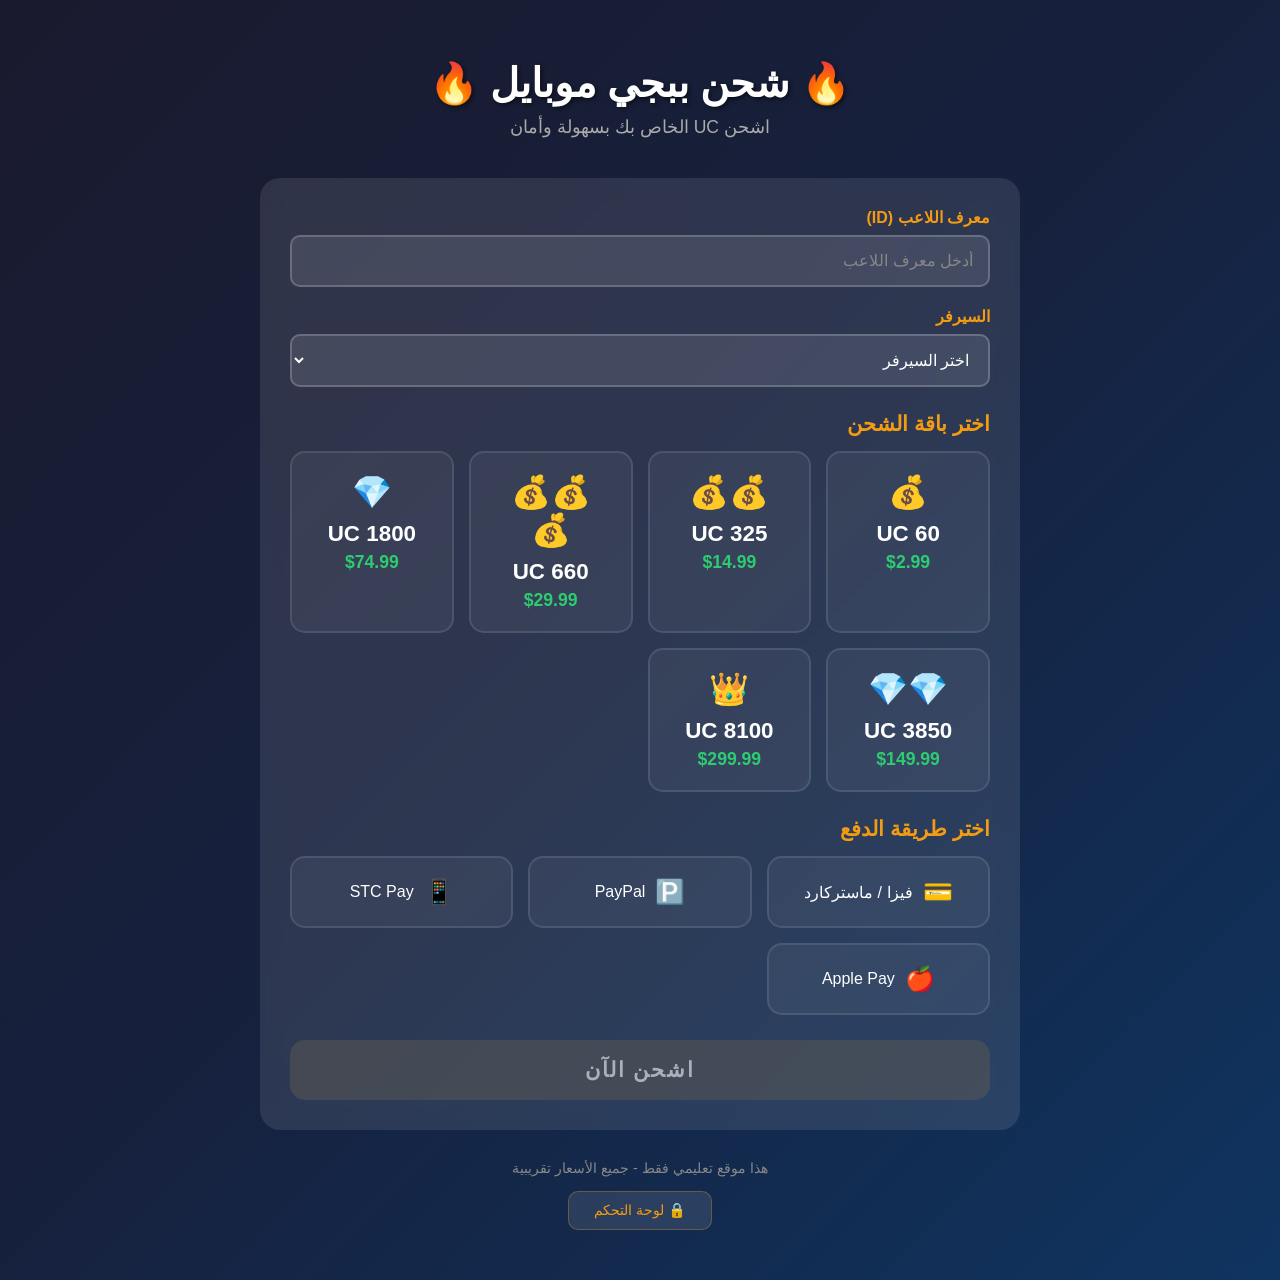
==== index.html @ 6270e074 "PUBG topup website" ====
<!DOCTYPE html>
<html lang="ar" dir="rtl">
<head>
    <meta charset="UTF-8">
    <meta name="viewport" content="width=device-width, initial-scale=1.0">
    <title>شحن ببجي موبايل</title>
    <link rel="stylesheet" href="style.css">
</head>
<body>
    <div class="container">
        <header>
            <h1>🔥 شحن ببجي موبايل 🔥</h1>
            <p>اشحن UC الخاص بك بسهولة وأمان</p>
        </header>

        <div class="form-section">
            <div class="input-group">
                <label for="playerId">معرف اللاعب (ID)</label>
                <input type="text" id="playerId" placeholder="أدخل معرف اللاعب">
            </div>

            <div class="input-group">
                <label for="server">السيرفر</label>
                <select id="server">
                    <option value="">اختر السيرفر</option>
                    <option value="middle-east">الشرق الأوسط</option>
                    <option value="asia">آسيا</option>
                    <option value="europe">أوروبا</option>
                    <option value="north-america">أمريكا الشمالية</option>
                    <option value="south-america">أمريكا الجنوبية</option>
                    <option value="korea">كوريا</option>
                    <option value="japan">اليابان</option>
                </select>
            </div>

            <h2>اختر باقة الشحن</h2>
            <div class="packages">
                <div class="package" data-uc="60" data-price="2.99">
                    <div class="uc-icon">💰</div>
                    <div class="uc-amount">60 UC</div>
                    <div class="price">$2.99</div>
                </div>
                <div class="package" data-uc="325" data-price="14.99">
                    <div class="uc-icon">💰💰</div>
                    <div class="uc-amount">325 UC</div>
                    <div class="price">$14.99</div>
                </div>
                <div class="package" data-uc="660" data-price="29.99">
                    <div class="uc-icon">💰💰💰</div>
                    <div class="uc-amount">660 UC</div>
                    <div class="price">$29.99</div>
                </div>
                <div class="package" data-uc="1800" data-price="74.99">
                    <div class="uc-icon">💎</div>
                    <div class="uc-amount">1800 UC</div>
                    <div class="price">$74.99</div>
                </div>
                <div class="package" data-uc="3850" data-price="149.99">
                    <div class="uc-icon">💎💎</div>
                    <div class="uc-amount">3850 UC</div>
                    <div class="price">$149.99</div>
                </div>
                <div class="package" data-uc="8100" data-price="299.99">
                    <div class="uc-icon">👑</div>
                    <div class="uc-amount">8100 UC</div>
                    <div class="price">$299.99</div>
                </div>
            </div>

            <h2>اختر طريقة الدفع</h2>
            <div class="payment-methods">
                <div class="payment-method" data-method="visa">
                    <span class="payment-icon">💳</span>
                    <span>فيزا / ماستركارد</span>
                </div>
                <div class="payment-method" data-method="paypal">
                    <span class="payment-icon">🅿️</span>
                    <span>PayPal</span>
                </div>
                <div class="payment-method" data-method="stc">
                    <span class="payment-icon">📱</span>
                    <span>STC Pay</span>
                </div>
                <div class="payment-method" data-method="apple">
                    <span class="payment-icon">🍎</span>
                    <span>Apple Pay</span>
                </div>
            </div>

            <div class="summary" id="summary" style="display: none;">
                <h3>ملخص الطلب</h3>
                <div class="summary-row">
                    <span>معرف اللاعب:</span>
                    <span id="summaryId">-</span>
                </div>
                <div class="summary-row">
                    <span>السيرفر:</span>
                    <span id="summaryServer">-</span>
                </div>
                <div class="summary-row">
                    <span>الباقة:</span>
                    <span id="summaryPackage">-</span>
                </div>
                <div class="summary-row">
                    <span>طريقة الدفع:</span>
                    <span id="summaryPayment">-</span>
                </div>
                <div class="summary-row total">
                    <span>الإجمالي:</span>
                    <span id="summaryTotal">-</span>
                </div>
            </div>

            <button class="buy-btn" id="buyBtn" disabled>اشحن الآن</button>
        </div>

        <footer>
            <p>هذا موقع تعليمي فقط - جميع الأسعار تقريبية</p>
            <a href="admin.html" class="admin-link">🔒 لوحة التحكم</a>
        </footer>
    </div>

    <script src="script.js"></script>
</body>
</html>
---- style.css ----
* {
    margin: 0;
    padding: 0;
    box-sizing: border-box;
}

body {
    font-family: 'Segoe UI', Tahoma, Geneva, Verdana, sans-serif;
    background: linear-gradient(135deg, #1a1a2e 0%, #16213e 50%, #0f3460 100%);
    min-height: 100vh;
    color: #fff;
}

.container {
    max-width: 800px;
    margin: 0 auto;
    padding: 20px;
}

header {
    text-align: center;
    padding: 40px 0;
}

header h1 {
    font-size: 2.5rem;
    margin-bottom: 10px;
    text-shadow: 2px 2px 4px rgba(0,0,0,0.5);
}

header p {
    color: #aaa;
    font-size: 1.1rem;
}

.form-section {
    background: rgba(255,255,255,0.1);
    border-radius: 20px;
    padding: 30px;
    backdrop-filter: blur(10px);
}

.input-group {
    margin-bottom: 20px;
}

.input-group label {
    display: block;
    margin-bottom: 8px;
    font-weight: bold;
    color: #f39c12;
}

.input-group input,
.input-group select {
    width: 100%;
    padding: 15px;
    border: 2px solid rgba(255,255,255,0.2);
    border-radius: 10px;
    background: rgba(255,255,255,0.1);
    color: #fff;
    font-size: 1rem;
    transition: border-color 0.3s;
}

.input-group input:focus,
.input-group select:focus {
    outline: none;
    border-color: #f39c12;
}

.input-group input::placeholder {
    color: #888;
}

.input-group select option {
    background: #1a1a2e;
    color: #fff;
}

h2 {
    margin: 25px 0 15px;
    color: #f39c12;
    font-size: 1.3rem;
}

.packages {
    display: grid;
    grid-template-columns: repeat(auto-fit, minmax(150px, 1fr));
    gap: 15px;
}

.package {
    background: rgba(255,255,255,0.05);
    border: 2px solid rgba(255,255,255,0.1);
    border-radius: 15px;
    padding: 20px;
    text-align: center;
    cursor: pointer;
    transition: all 0.3s ease;
}

.package:hover {
    transform: translateY(-5px);
    border-color: #f39c12;
    background: rgba(243, 156, 18, 0.1);
}

.package.selected {
    border-color: #f39c12;
    background: rgba(243, 156, 18, 0.2);
    box-shadow: 0 0 20px rgba(243, 156, 18, 0.3);
}

.uc-icon {
    font-size: 2rem;
    margin-bottom: 10px;
}

.uc-amount {
    font-size: 1.4rem;
    font-weight: bold;
    margin-bottom: 5px;
}

.price {
    color: #2ecc71;
    font-size: 1.1rem;
    font-weight: bold;
}

.payment-methods {
    display: grid;
    grid-template-columns: repeat(auto-fit, minmax(180px, 1fr));
    gap: 15px;
}

.payment-method {
    background: rgba(255,255,255,0.05);
    border: 2px solid rgba(255,255,255,0.1);
    border-radius: 15px;
    padding: 20px;
    text-align: center;
    cursor: pointer;
    transition: all 0.3s ease;
    display: flex;
    align-items: center;
    justify-content: center;
    gap: 10px;
}

.payment-method:hover {
    transform: translateY(-3px);
    border-color: #3498db;
    background: rgba(52, 152, 219, 0.1);
}

.payment-method.selected {
    border-color: #3498db;
    background: rgba(52, 152, 219, 0.2);
    box-shadow: 0 0 15px rgba(52, 152, 219, 0.3);
}

.payment-icon {
    font-size: 1.5rem;
}

.summary {
    background: rgba(0,0,0,0.3);
    border-radius: 15px;
    padding: 25px;
    margin-top: 25px;
}

.summary h3 {
    color: #f39c12;
    margin-bottom: 15px;
    font-size: 1.2rem;
}

.summary-row {
    display: flex;
    justify-content: space-between;
    padding: 10px 0;
    border-bottom: 1px solid rgba(255,255,255,0.1);
}

.summary-row.total {
    border-bottom: none;
    font-size: 1.3rem;
    font-weight: bold;
    color: #2ecc71;
    padding-top: 15px;
}

.buy-btn {
    width: 100%;
    padding: 18px;
    margin-top: 25px;
    background: linear-gradient(135deg, #f39c12 0%, #e67e22 100%);
    border: none;
    border-radius: 15px;
    color: #fff;
    font-size: 1.3rem;
    font-weight: bold;
    cursor: pointer;
    transition: all 0.3s ease;
    text-transform: uppercase;
    letter-spacing: 2px;
}

.buy-btn:hover:not(:disabled) {
    transform: translateY(-3px);
    box-shadow: 0 10px 30px rgba(243, 156, 18, 0.4);
}

.buy-btn:disabled {
    background: #555;
    cursor: not-allowed;
    opacity: 0.6;
}

footer {
    text-align: center;
    padding: 30px 0;
    color: #888;
    font-size: 0.9rem;
}

.admin-link {
    display: inline-block;
    margin-top: 15px;
    padding: 10px 25px;
    background: rgba(255,255,255,0.1);
    color: #f39c12;
    text-decoration: none;
    border-radius: 10px;
    border: 1px solid rgba(243, 156, 18, 0.3);
    transition: all 0.3s;
}

.admin-link:hover {
    background: rgba(243, 156, 18, 0.2);
    border-color: #f39c12;
}

@media (max-width: 600px) {
    header h1 {
        font-size: 1.8rem;
    }

    .packages {
        grid-template-columns: repeat(2, 1fr);
    }

    .payment-methods {
        grid-template-columns: 1fr;
    }
}
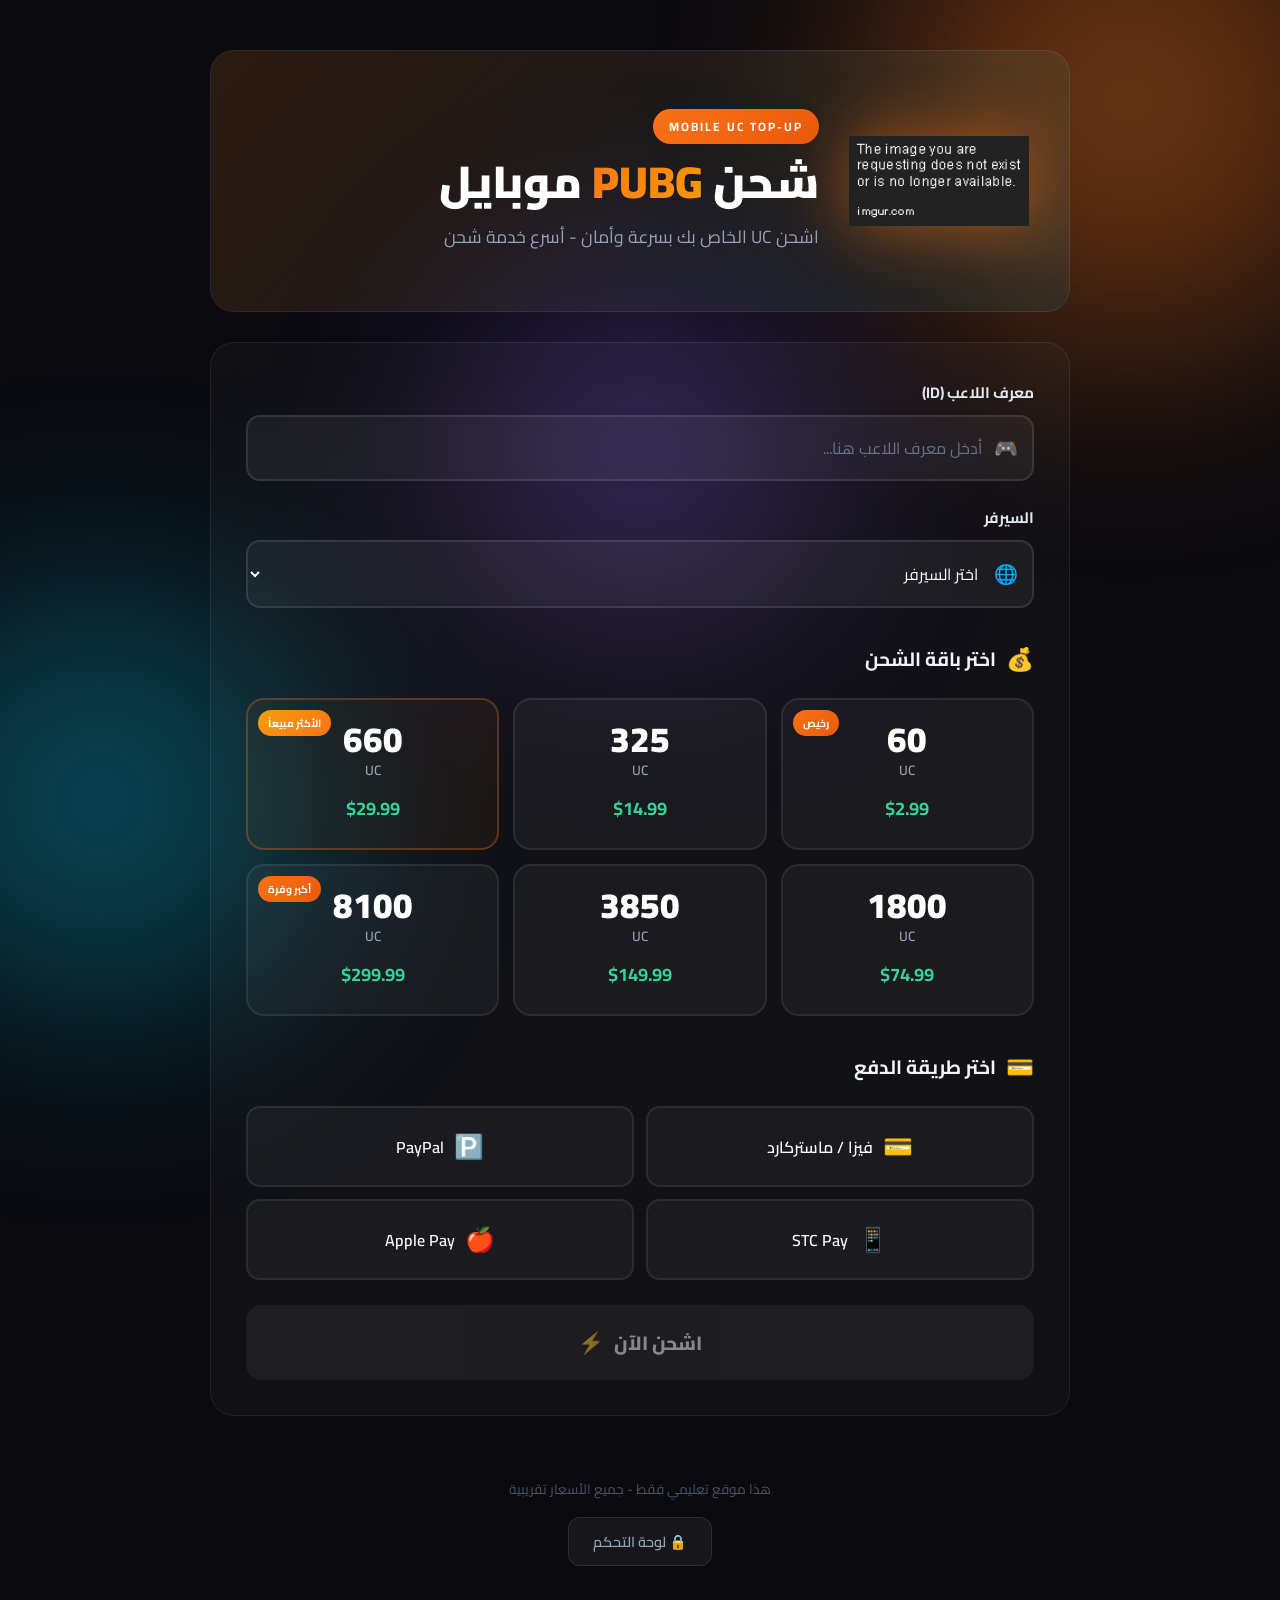
==== commit 223f394d: "Modern 2026 redesign with PUBG character image" ====
--- a/index.html
+++ b/index.html
@@ -5,69 +5,91 @@
     <meta name="viewport" content="width=device-width, initial-scale=1.0">
     <title>شحن ببجي موبايل</title>
     <link rel="stylesheet" href="style.css">
+    <link href="https://fonts.googleapis.com/css2?family=Cairo:wght@400;600;700;900&display=swap" rel="stylesheet">
 </head>
 <body>
+    <div class="bg-effects">
+        <div class="glow glow-1"></div>
+        <div class="glow glow-2"></div>
+        <div class="glow glow-3"></div>
+    </div>
+
     <div class="container">
         <header>
-            <h1>🔥 شحن ببجي موبايل 🔥</h1>
-            <p>اشحن UC الخاص بك بسهولة وأمان</p>
+            <div class="hero">
+                <img src="pubg-character.png" alt="PUBG" class="hero-img">
+                <div class="hero-text">
+                    <span class="badge">MOBILE UC TOP-UP</span>
+                    <h1>شحن <span class="highlight">PUBG</span> موبايل</h1>
+                    <p>اشحن UC الخاص بك بسرعة وأمان - أسرع خدمة شحن</p>
+                </div>
+            </div>
         </header>
 
-        <div class="form-section">
+        <div class="form-section glass">
             <div class="input-group">
                 <label for="playerId">معرف اللاعب (ID)</label>
-                <input type="text" id="playerId" placeholder="أدخل معرف اللاعب">
+                <div class="input-wrapper">
+                    <span class="input-icon">🎮</span>
+                    <input type="text" id="playerId" placeholder="أدخل معرف اللاعب هنا...">
+                </div>
             </div>
 
             <div class="input-group">
                 <label for="server">السيرفر</label>
-                <select id="server">
-                    <option value="">اختر السيرفر</option>
-                    <option value="middle-east">الشرق الأوسط</option>
-                    <option value="asia">آسيا</option>
-                    <option value="europe">أوروبا</option>
-                    <option value="north-america">أمريكا الشمالية</option>
-                    <option value="south-america">أمريكا الجنوبية</option>
-                    <option value="korea">كوريا</option>
-                    <option value="japan">اليابان</option>
-                </select>
+                <div class="input-wrapper">
+                    <span class="input-icon">🌐</span>
+                    <select id="server">
+                        <option value="">اختر السيرفر</option>
+                        <option value="middle-east">الشرق الأوسط</option>
+                        <option value="asia">آسيا</option>
+                        <option value="europe">أوروبا</option>
+                        <option value="north-america">أمريكا الشمالية</option>
+                        <option value="south-america">أمريكا الجنوبية</option>
+                        <option value="korea">كوريا</option>
+                        <option value="japan">اليابان</option>
+                    </select>
+                </div>
             </div>
 
-            <h2>اختر باقة الشحن</h2>
+            <h2><span class="section-icon">💰</span> اختر باقة الشحن</h2>
             <div class="packages">
                 <div class="package" data-uc="60" data-price="2.99">
-                    <div class="uc-icon">💰</div>
-                    <div class="uc-amount">60 UC</div>
+                    <div class="package-ribbon">رخيص</div>
+                    <div class="uc-amount">60</div>
+                    <div class="uc-label">UC</div>
                     <div class="price">$2.99</div>
                 </div>
                 <div class="package" data-uc="325" data-price="14.99">
-                    <div class="uc-icon">💰💰</div>
-                    <div class="uc-amount">325 UC</div>
+                    <div class="uc-amount">325</div>
+                    <div class="uc-label">UC</div>
                     <div class="price">$14.99</div>
                 </div>
-                <div class="package" data-uc="660" data-price="29.99">
-                    <div class="uc-icon">💰💰💰</div>
-                    <div class="uc-amount">660 UC</div>
+                <div class="package popular" data-uc="660" data-price="29.99">
+                    <div class="package-ribbon popular-ribbon">الأكثر مبيعاً</div>
+                    <div class="uc-amount">660</div>
+                    <div class="uc-label">UC</div>
                     <div class="price">$29.99</div>
                 </div>
                 <div class="package" data-uc="1800" data-price="74.99">
-                    <div class="uc-icon">💎</div>
-                    <div class="uc-amount">1800 UC</div>
+                    <div class="uc-amount">1800</div>
+                    <div class="uc-label">UC</div>
                     <div class="price">$74.99</div>
                 </div>
                 <div class="package" data-uc="3850" data-price="149.99">
-                    <div class="uc-icon">💎💎</div>
-                    <div class="uc-amount">3850 UC</div>
+                    <div class="uc-amount">3850</div>
+                    <div class="uc-label">UC</div>
                     <div class="price">$149.99</div>
                 </div>
                 <div class="package" data-uc="8100" data-price="299.99">
-                    <div class="uc-icon">👑</div>
-                    <div class="uc-amount">8100 UC</div>
+                    <div class="package-ribbon">أكبر وفرة</div>
+                    <div class="uc-amount">8100</div>
+                    <div class="uc-label">UC</div>
                     <div class="price">$299.99</div>
                 </div>
             </div>
 
-            <h2>اختر طريقة الدفع</h2>
+            <h2><span class="section-icon">💳</span> اختر طريقة الدفع</h2>
             <div class="payment-methods">
                 <div class="payment-method" data-method="visa">
                     <span class="payment-icon">💳</span>
@@ -87,8 +109,8 @@
                 </div>
             </div>
 
-            <div class="summary" id="summary" style="display: none;">
-                <h3>ملخص الطلب</h3>
+            <div class="summary glass" id="summary" style="display: none;">
+                <h3>📋 ملخص الطلب</h3>
                 <div class="summary-row">
                     <span>معرف اللاعب:</span>
                     <span id="summaryId">-</span>
@@ -111,15 +133,21 @@
                 </div>
             </div>
 
-            <button class="buy-btn" id="buyBtn" disabled>اشحن الآن</button>
+            <button class="buy-btn" id="buyBtn" disabled>
+                <span>اشحن الآن</span>
+                <span class="btn-icon">⚡</span>
+            </button>
         </div>
 
         <footer>
-            <p>هذا موقع تعليمي فقط - جميع الأسعار تقريبية</p>
-            <a href="admin.html" class="admin-link">🔒 لوحة التحكم</a>
+            <div class="footer-content">
+                <p>هذا موقع تعليمي فقط - جميع الأسعار تقريبية</p>
+                <a href="admin.html" class="admin-link">🔒 لوحة التحكم</a>
+            </div>
         </footer>
     </div>
 
+    <script src="config.js"></script>
     <script src="script.js"></script>
 </body>
 </html>
--- a/style.css
+++ b/style.css
@@ -1,3 +1,5 @@
+@import url('https://fonts.googleapis.com/css2?family=Cairo:wght@400;600;700;900&display=swap');
+
 * {
     margin: 0;
     padding: 0;
@@ -5,141 +7,339 @@
 }
 
 body {
-    font-family: 'Segoe UI', Tahoma, Geneva, Verdana, sans-serif;
-    background: linear-gradient(135deg, #1a1a2e 0%, #16213e 50%, #0f3460 100%);
+    font-family: 'Cairo', sans-serif;
+    background: #0a0a0f;
     min-height: 100vh;
     color: #fff;
+    overflow-x: hidden;
+}
+
+.bg-effects {
+    position: fixed;
+    top: 0;
+    left: 0;
+    width: 100%;
+    height: 100%;
+    pointer-events: none;
+    z-index: 0;
+}
+
+.glow {
+    position: absolute;
+    border-radius: 50%;
+    filter: blur(120px);
+    opacity: 0.4;
+}
+
+.glow-1 {
+    width: 500px;
+    height: 500px;
+    background: #f97316;
+    top: -150px;
+    right: -100px;
+    animation: float1 8s ease-in-out infinite;
+}
+
+.glow-2 {
+    width: 400px;
+    height: 400px;
+    background: #06b6d4;
+    bottom: -100px;
+    left: -100px;
+    animation: float2 10s ease-in-out infinite;
+}
+
+.glow-3 {
+    width: 300px;
+    height: 300px;
+    background: #8b5cf6;
+    top: 50%;
+    left: 50%;
+    transform: translate(-50%, -50%);
+    animation: float3 12s ease-in-out infinite;
+}
+
+@keyframes float1 {
+    0%, 100% { transform: translate(0, 0); }
+    50% { transform: translate(-30px, 30px); }
+}
+
+@keyframes float2 {
+    0%, 100% { transform: translate(0, 0); }
+    50% { transform: translate(30px, -30px); }
+}
+
+@keyframes float3 {
+    0%, 100% { transform: translate(-50%, -50%) scale(1); }
+    50% { transform: translate(-50%, -50%) scale(1.2); }
 }
 
 .container {
-    max-width: 800px;
+    max-width: 900px;
     margin: 0 auto;
     padding: 20px;
+    position: relative;
+    z-index: 1;
+}
+
+.glass {
+    background: rgba(255, 255, 255, 0.03);
+    backdrop-filter: blur(20px);
+    border: 1px solid rgba(255, 255, 255, 0.08);
+    border-radius: 24px;
 }
 
 header {
-    text-align: center;
-    padding: 40px 0;
-}
-
-header h1 {
-    font-size: 2.5rem;
+    padding: 30px 0;
+}
+
+.hero {
+    display: flex;
+    align-items: center;
+    gap: 30px;
+    padding: 40px;
+    background: linear-gradient(135deg, rgba(249, 115, 22, 0.1) 0%, rgba(6, 182, 212, 0.1) 100%);
+    border: 1px solid rgba(255, 255, 255, 0.08);
+    border-radius: 24px;
+    position: relative;
+    overflow: hidden;
+}
+
+.hero::before {
+    content: '';
+    position: absolute;
+    top: 0;
+    left: 0;
+    right: 0;
+    bottom: 0;
+    background: linear-gradient(135deg, rgba(249, 115, 22, 0.05), transparent);
+    pointer-events: none;
+}
+
+.hero-img {
+    width: 180px;
+    height: 180px;
+    object-fit: contain;
+    filter: drop-shadow(0 0 30px rgba(249, 115, 22, 0.5));
+    animation: pulse 3s ease-in-out infinite;
+    flex-shrink: 0;
+}
+
+@keyframes pulse {
+    0%, 100% { transform: scale(1); filter: drop-shadow(0 0 30px rgba(249, 115, 22, 0.5)); }
+    50% { transform: scale(1.05); filter: drop-shadow(0 0 50px rgba(249, 115, 22, 0.8)); }
+}
+
+.hero-text {
+    position: relative;
+}
+
+.badge {
+    display: inline-block;
+    padding: 6px 16px;
+    background: linear-gradient(135deg, #f97316, #ea580c);
+    border-radius: 30px;
+    font-size: 0.75rem;
+    font-weight: 700;
+    letter-spacing: 2px;
+    margin-bottom: 12px;
+}
+
+.hero-text h1 {
+    font-size: 2.8rem;
+    font-weight: 900;
+    line-height: 1.2;
     margin-bottom: 10px;
-    text-shadow: 2px 2px 4px rgba(0,0,0,0.5);
-}
-
-header p {
-    color: #aaa;
+}
+
+.highlight {
+    background: linear-gradient(135deg, #f97316, #f59e0b);
+    -webkit-background-clip: text;
+    -webkit-text-fill-color: transparent;
+    background-clip: text;
+}
+
+.hero-text p {
+    color: #94a3b8;
     font-size: 1.1rem;
 }
 
 .form-section {
-    background: rgba(255,255,255,0.1);
-    border-radius: 20px;
-    padding: 30px;
-    backdrop-filter: blur(10px);
+    padding: 35px;
+    margin-bottom: 30px;
 }
 
 .input-group {
-    margin-bottom: 20px;
+    margin-bottom: 22px;
 }
 
 .input-group label {
     display: block;
     margin-bottom: 8px;
-    font-weight: bold;
-    color: #f39c12;
-}
-
-.input-group input,
-.input-group select {
+    font-weight: 700;
+    color: #e2e8f0;
+    font-size: 0.95rem;
+}
+
+.input-wrapper {
+    position: relative;
+    display: flex;
+    align-items: center;
+}
+
+.input-icon {
+    position: absolute;
+    right: 16px;
+    font-size: 1.2rem;
+    z-index: 1;
+}
+
+.input-wrapper input,
+.input-wrapper select {
     width: 100%;
-    padding: 15px;
-    border: 2px solid rgba(255,255,255,0.2);
-    border-radius: 10px;
-    background: rgba(255,255,255,0.1);
+    padding: 16px 50px 16px 16px;
+    border: 2px solid rgba(255, 255, 255, 0.1);
+    border-radius: 14px;
+    background: rgba(255, 255, 255, 0.05);
     color: #fff;
     font-size: 1rem;
-    transition: border-color 0.3s;
-}
-
-.input-group input:focus,
-.input-group select:focus {
+    font-family: 'Cairo', sans-serif;
+    transition: all 0.3s;
+}
+
+.input-wrapper input:focus,
+.input-wrapper select:focus {
     outline: none;
-    border-color: #f39c12;
-}
-
-.input-group input::placeholder {
-    color: #888;
-}
-
-.input-group select option {
+    border-color: #f97316;
+    background: rgba(249, 115, 22, 0.05);
+    box-shadow: 0 0 20px rgba(249, 115, 22, 0.15);
+}
+
+.input-wrapper input::placeholder {
+    color: #64748b;
+}
+
+.input-wrapper select option {
     background: #1a1a2e;
     color: #fff;
 }
 
 h2 {
-    margin: 25px 0 15px;
-    color: #f39c12;
-    font-size: 1.3rem;
+    margin: 30px 0 18px;
+    color: #f1f5f9;
+    font-size: 1.2rem;
+    font-weight: 700;
+    display: flex;
+    align-items: center;
+    gap: 10px;
+}
+
+.section-icon {
+    font-size: 1.4rem;
 }
 
 .packages {
     display: grid;
-    grid-template-columns: repeat(auto-fit, minmax(150px, 1fr));
-    gap: 15px;
+    grid-template-columns: repeat(3, 1fr);
+    gap: 14px;
 }
 
 .package {
-    background: rgba(255,255,255,0.05);
-    border: 2px solid rgba(255,255,255,0.1);
-    border-radius: 15px;
-    padding: 20px;
+    background: rgba(255, 255, 255, 0.04);
+    border: 2px solid rgba(255, 255, 255, 0.08);
+    border-radius: 18px;
+    padding: 22px 15px;
     text-align: center;
     cursor: pointer;
     transition: all 0.3s ease;
+    position: relative;
+    overflow: hidden;
+}
+
+.package::before {
+    content: '';
+    position: absolute;
+    top: 0;
+    left: 0;
+    right: 0;
+    height: 3px;
+    background: linear-gradient(90deg, transparent, #f97316, transparent);
+    opacity: 0;
+    transition: opacity 0.3s;
 }
 
 .package:hover {
     transform: translateY(-5px);
-    border-color: #f39c12;
-    background: rgba(243, 156, 18, 0.1);
+    border-color: rgba(249, 115, 22, 0.5);
+    background: rgba(249, 115, 22, 0.08);
+}
+
+.package:hover::before {
+    opacity: 1;
 }
 
 .package.selected {
-    border-color: #f39c12;
-    background: rgba(243, 156, 18, 0.2);
-    box-shadow: 0 0 20px rgba(243, 156, 18, 0.3);
-}
-
-.uc-icon {
-    font-size: 2rem;
-    margin-bottom: 10px;
+    border-color: #f97316;
+    background: rgba(249, 115, 22, 0.12);
+    box-shadow: 0 0 30px rgba(249, 115, 22, 0.2);
+}
+
+.package.selected::before {
+    opacity: 1;
+}
+
+.popular {
+    border-color: rgba(249, 115, 22, 0.3);
+    background: rgba(249, 115, 22, 0.05);
+}
+
+.package-ribbon {
+    position: absolute;
+    top: 10px;
+    left: 10px;
+    background: linear-gradient(135deg, #f97316, #ea580c);
+    color: #fff;
+    padding: 3px 10px;
+    border-radius: 20px;
+    font-size: 0.65rem;
+    font-weight: 700;
+}
+
+.popular-ribbon {
+    background: linear-gradient(135deg, #f59e0b, #f97316);
 }
 
 .uc-amount {
-    font-size: 1.4rem;
-    font-weight: bold;
-    margin-bottom: 5px;
+    font-size: 2.2rem;
+    font-weight: 900;
+    color: #fff;
+    line-height: 1;
+}
+
+.uc-label {
+    font-size: 0.85rem;
+    color: #94a3b8;
+    font-weight: 600;
+    margin-bottom: 8px;
 }
 
 .price {
-    color: #2ecc71;
-    font-size: 1.1rem;
-    font-weight: bold;
+    color: #34d399;
+    font-size: 1.15rem;
+    font-weight: 700;
 }
 
 .payment-methods {
     display: grid;
-    grid-template-columns: repeat(auto-fit, minmax(180px, 1fr));
-    gap: 15px;
+    grid-template-columns: repeat(2, 1fr);
+    gap: 12px;
 }
 
 .payment-method {
-    background: rgba(255,255,255,0.05);
-    border: 2px solid rgba(255,255,255,0.1);
-    border-radius: 15px;
-    padding: 20px;
+    background: rgba(255, 255, 255, 0.04);
+    border: 2px solid rgba(255, 255, 255, 0.08);
+    border-radius: 14px;
+    padding: 16px;
     text-align: center;
     cursor: pointer;
     transition: all 0.3s ease;
@@ -147,18 +347,18 @@
     align-items: center;
     justify-content: center;
     gap: 10px;
+    font-weight: 600;
 }
 
 .payment-method:hover {
-    transform: translateY(-3px);
-    border-color: #3498db;
-    background: rgba(52, 152, 219, 0.1);
+    border-color: rgba(6, 182, 212, 0.5);
+    background: rgba(6, 182, 212, 0.08);
 }
 
 .payment-method.selected {
-    border-color: #3498db;
-    background: rgba(52, 152, 219, 0.2);
-    box-shadow: 0 0 15px rgba(52, 152, 219, 0.3);
+    border-color: #06b6d4;
+    background: rgba(6, 182, 212, 0.12);
+    box-shadow: 0 0 20px rgba(6, 182, 212, 0.15);
 }
 
 .payment-icon {
@@ -166,87 +366,146 @@
 }
 
 .summary {
-    background: rgba(0,0,0,0.3);
-    border-radius: 15px;
     padding: 25px;
     margin-top: 25px;
 }
 
 .summary h3 {
-    color: #f39c12;
-    margin-bottom: 15px;
-    font-size: 1.2rem;
+    color: #f97316;
+    margin-bottom: 18px;
+    font-size: 1.15rem;
 }
 
 .summary-row {
     display: flex;
     justify-content: space-between;
-    padding: 10px 0;
-    border-bottom: 1px solid rgba(255,255,255,0.1);
+    padding: 12px 0;
+    border-bottom: 1px solid rgba(255, 255, 255, 0.06);
+    font-size: 0.95rem;
+}
+
+.summary-row span:first-child {
+    color: #94a3b8;
+}
+
+.summary-row span:last-child {
+    font-weight: 700;
 }
 
 .summary-row.total {
     border-bottom: none;
+    font-size: 1.2rem;
+    padding-top: 16px;
+}
+
+.summary-row.total span:last-child {
+    color: #34d399;
     font-size: 1.3rem;
-    font-weight: bold;
-    color: #2ecc71;
-    padding-top: 15px;
 }
 
 .buy-btn {
     width: 100%;
     padding: 18px;
     margin-top: 25px;
-    background: linear-gradient(135deg, #f39c12 0%, #e67e22 100%);
+    background: linear-gradient(135deg, #f97316, #ea580c);
     border: none;
-    border-radius: 15px;
+    border-radius: 16px;
     color: #fff;
-    font-size: 1.3rem;
-    font-weight: bold;
+    font-size: 1.2rem;
+    font-weight: 800;
+    font-family: 'Cairo', sans-serif;
     cursor: pointer;
     transition: all 0.3s ease;
-    text-transform: uppercase;
-    letter-spacing: 2px;
+    display: flex;
+    align-items: center;
+    justify-content: center;
+    gap: 10px;
+    position: relative;
+    overflow: hidden;
+}
+
+.buy-btn::before {
+    content: '';
+    position: absolute;
+    top: 0;
+    left: -100%;
+    width: 100%;
+    height: 100%;
+    background: linear-gradient(90deg, transparent, rgba(255,255,255,0.2), transparent);
+    transition: left 0.5s;
+}
+
+.buy-btn:hover:not(:disabled)::before {
+    left: 100%;
 }
 
 .buy-btn:hover:not(:disabled) {
     transform: translateY(-3px);
-    box-shadow: 0 10px 30px rgba(243, 156, 18, 0.4);
+    box-shadow: 0 15px 40px rgba(249, 115, 22, 0.4);
 }
 
 .buy-btn:disabled {
-    background: #555;
+    background: rgba(255, 255, 255, 0.1);
     cursor: not-allowed;
-    opacity: 0.6;
+    opacity: 0.5;
+}
+
+.btn-icon {
+    font-size: 1.3rem;
 }
 
 footer {
     text-align: center;
     padding: 30px 0;
-    color: #888;
+}
+
+.footer-content {
+    display: flex;
+    flex-direction: column;
+    align-items: center;
+    gap: 15px;
+}
+
+.footer-content p {
+    color: #475569;
+    font-size: 0.85rem;
+}
+
+.admin-link {
+    display: inline-flex;
+    align-items: center;
+    gap: 8px;
+    padding: 10px 24px;
+    background: rgba(255, 255, 255, 0.05);
+    color: #94a3b8;
+    text-decoration: none;
+    border-radius: 12px;
+    border: 1px solid rgba(255, 255, 255, 0.1);
+    transition: all 0.3s;
+    font-weight: 600;
     font-size: 0.9rem;
 }
 
-.admin-link {
-    display: inline-block;
-    margin-top: 15px;
-    padding: 10px 25px;
-    background: rgba(255,255,255,0.1);
-    color: #f39c12;
-    text-decoration: none;
-    border-radius: 10px;
-    border: 1px solid rgba(243, 156, 18, 0.3);
-    transition: all 0.3s;
-}
-
 .admin-link:hover {
-    background: rgba(243, 156, 18, 0.2);
-    border-color: #f39c12;
-}
-
-@media (max-width: 600px) {
-    header h1 {
-        font-size: 1.8rem;
+    background: rgba(255, 255, 255, 0.1);
+    color: #f97316;
+    border-color: rgba(249, 115, 22, 0.3);
+}
+
+@media (max-width: 768px) {
+    .hero {
+        flex-direction: column;
+        text-align: center;
+        padding: 30px 20px;
+    }
+
+    .hero-img {
+        width: 140px;
+        height: 140px;
+    }
+
+    .hero-text h1 {
+        font-size: 2rem;
     }
 
     .packages {
@@ -256,4 +515,8 @@
     .payment-methods {
         grid-template-columns: 1fr;
     }
-}
+
+    .form-section {
+        padding: 25px 20px;
+    }
+}
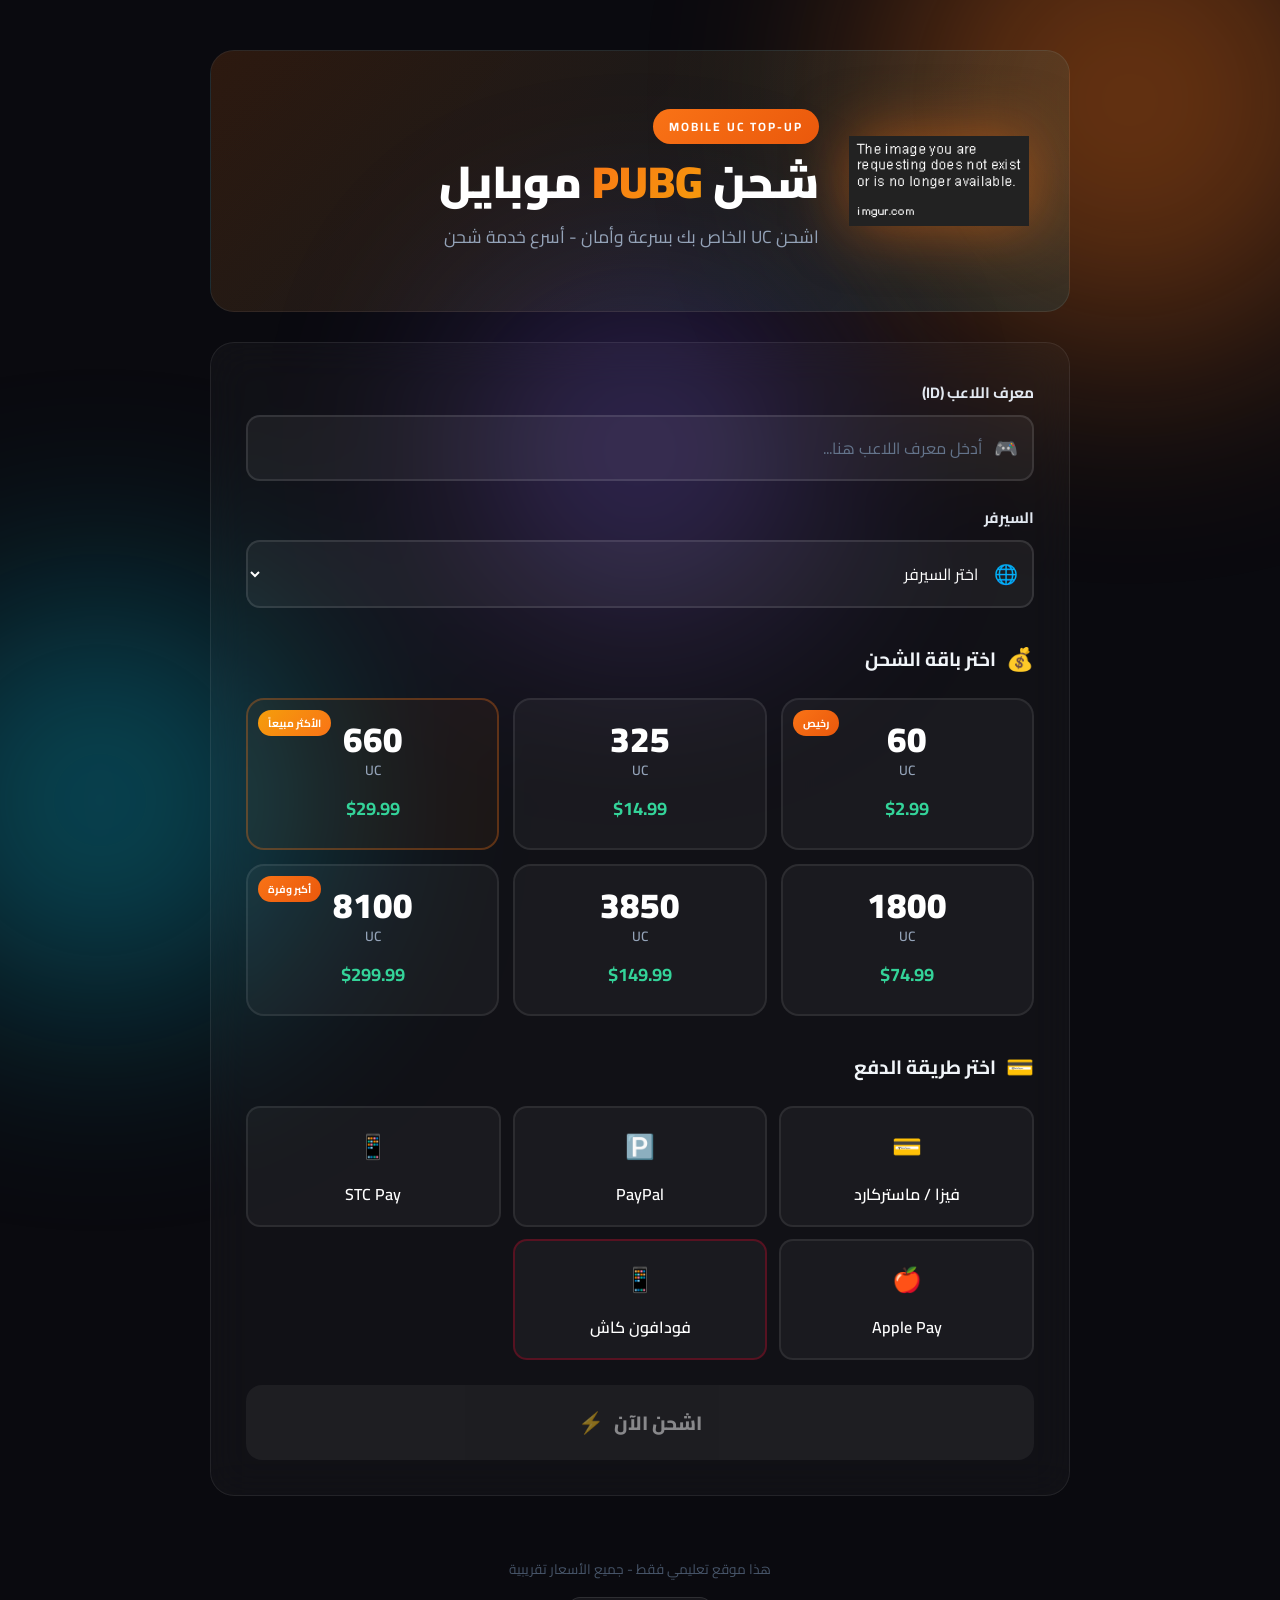
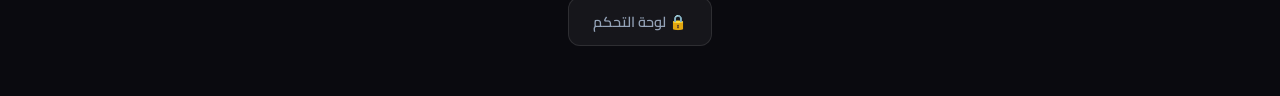
==== commit 39ccb646: "Add Vodafone Cash payment + proof image upload" ====
--- a/index.html
+++ b/index.html
@@ -107,6 +107,30 @@
                     <span class="payment-icon">🍎</span>
                     <span>Apple Pay</span>
                 </div>
+                <div class="payment-method vodafone-cash" data-method="vodafone">
+                    <span class="payment-icon">📱</span>
+                    <span>فودافون كاش</span>
+                </div>
+            </div>
+
+            <div class="vodafone-info" id="vodafoneInfo" style="display:none;">
+                <div class="vodafone-box glass">
+                    <h3>📲 ارسل المبلغ على فودافون كاش</h3>
+                    <div class="phone-number" id="phoneDisplay">01147062899</div>
+                    <p class="copy-hint">اضغط على الرقم لنسخه</p>
+                    <div class="upload-section">
+                        <label for="proofImage" class="upload-label">
+                            <span class="upload-icon">📸</span>
+                            <span>ارفع صورة إثبات التحويل</span>
+                            <span class="upload-hint">(صورة سكرين شوت للتحويل)</span>
+                        </label>
+                        <input type="file" id="proofImage" accept="image/*" hidden>
+                        <div class="image-preview" id="imagePreview" style="display:none;">
+                            <img id="previewImg" src="" alt="صورة الإثبات">
+                            <button type="button" class="remove-img" id="removeImg">✕</button>
+                        </div>
+                    </div>
+                </div>
             </div>
 
             <div class="summary glass" id="summary" style="display: none;">
--- a/style.css
+++ b/style.css
@@ -331,7 +331,7 @@
 
 .payment-methods {
     display: grid;
-    grid-template-columns: repeat(2, 1fr);
+    grid-template-columns: repeat(3, 1fr);
     gap: 12px;
 }
 
@@ -344,6 +344,7 @@
     cursor: pointer;
     transition: all 0.3s ease;
     display: flex;
+    flex-direction: column;
     align-items: center;
     justify-content: center;
     gap: 10px;
@@ -361,8 +362,127 @@
     box-shadow: 0 0 20px rgba(6, 182, 212, 0.15);
 }
 
+.vodafone-cash {
+    border-color: rgba(229, 0, 40, 0.3) !important;
+}
+
+.vodafone-cash:hover,
+.vodafone-cash.selected {
+    border-color: #e50028 !important;
+    background: rgba(229, 0, 40, 0.12) !important;
+    box-shadow: 0 0 20px rgba(229, 0, 40, 0.15) !important;
+}
+
 .payment-icon {
     font-size: 1.5rem;
+}
+
+.vodafone-info {
+    margin-top: 20px;
+}
+
+.vodafone-box {
+    padding: 25px;
+    text-align: center;
+}
+
+.vodafone-box h3 {
+    color: #e50028;
+    margin-bottom: 15px;
+    font-size: 1.1rem;
+}
+
+.phone-number {
+    display: inline-block;
+    background: rgba(229, 0, 40, 0.15);
+    border: 2px solid rgba(229, 0, 40, 0.3);
+    padding: 12px 30px;
+    border-radius: 12px;
+    font-size: 1.5rem;
+    font-weight: 900;
+    letter-spacing: 3px;
+    color: #fff;
+    cursor: pointer;
+    transition: all 0.3s;
+    direction: ltr;
+}
+
+.phone-number:hover {
+    background: rgba(229, 0, 40, 0.25);
+    transform: scale(1.05);
+}
+
+.copy-hint {
+    color: #64748b;
+    font-size: 0.8rem;
+    margin-top: 8px;
+}
+
+.upload-section {
+    margin-top: 20px;
+}
+
+.upload-label {
+    display: flex;
+    flex-direction: column;
+    align-items: center;
+    gap: 8px;
+    padding: 30px;
+    border: 2px dashed rgba(229, 0, 40, 0.3);
+    border-radius: 16px;
+    cursor: pointer;
+    transition: all 0.3s;
+    background: rgba(229, 0, 40, 0.03);
+}
+
+.upload-label:hover {
+    border-color: #e50028;
+    background: rgba(229, 0, 40, 0.08);
+}
+
+.upload-icon {
+    font-size: 2.5rem;
+}
+
+.upload-hint {
+    color: #64748b;
+    font-size: 0.8rem;
+}
+
+.image-preview {
+    position: relative;
+    display: inline-block;
+    margin-top: 15px;
+}
+
+.image-preview img {
+    max-width: 300px;
+    max-height: 300px;
+    border-radius: 12px;
+    border: 2px solid rgba(229, 0, 40, 0.3);
+}
+
+.remove-img {
+    position: absolute;
+    top: -10px;
+    right: -10px;
+    width: 30px;
+    height: 30px;
+    border-radius: 50%;
+    background: #e50028;
+    color: #fff;
+    border: none;
+    font-size: 1rem;
+    cursor: pointer;
+    display: flex;
+    align-items: center;
+    justify-content: center;
+    transition: all 0.3s;
+}
+
+.remove-img:hover {
+    background: #ff1744;
+    transform: scale(1.1);
 }
 
 .summary {
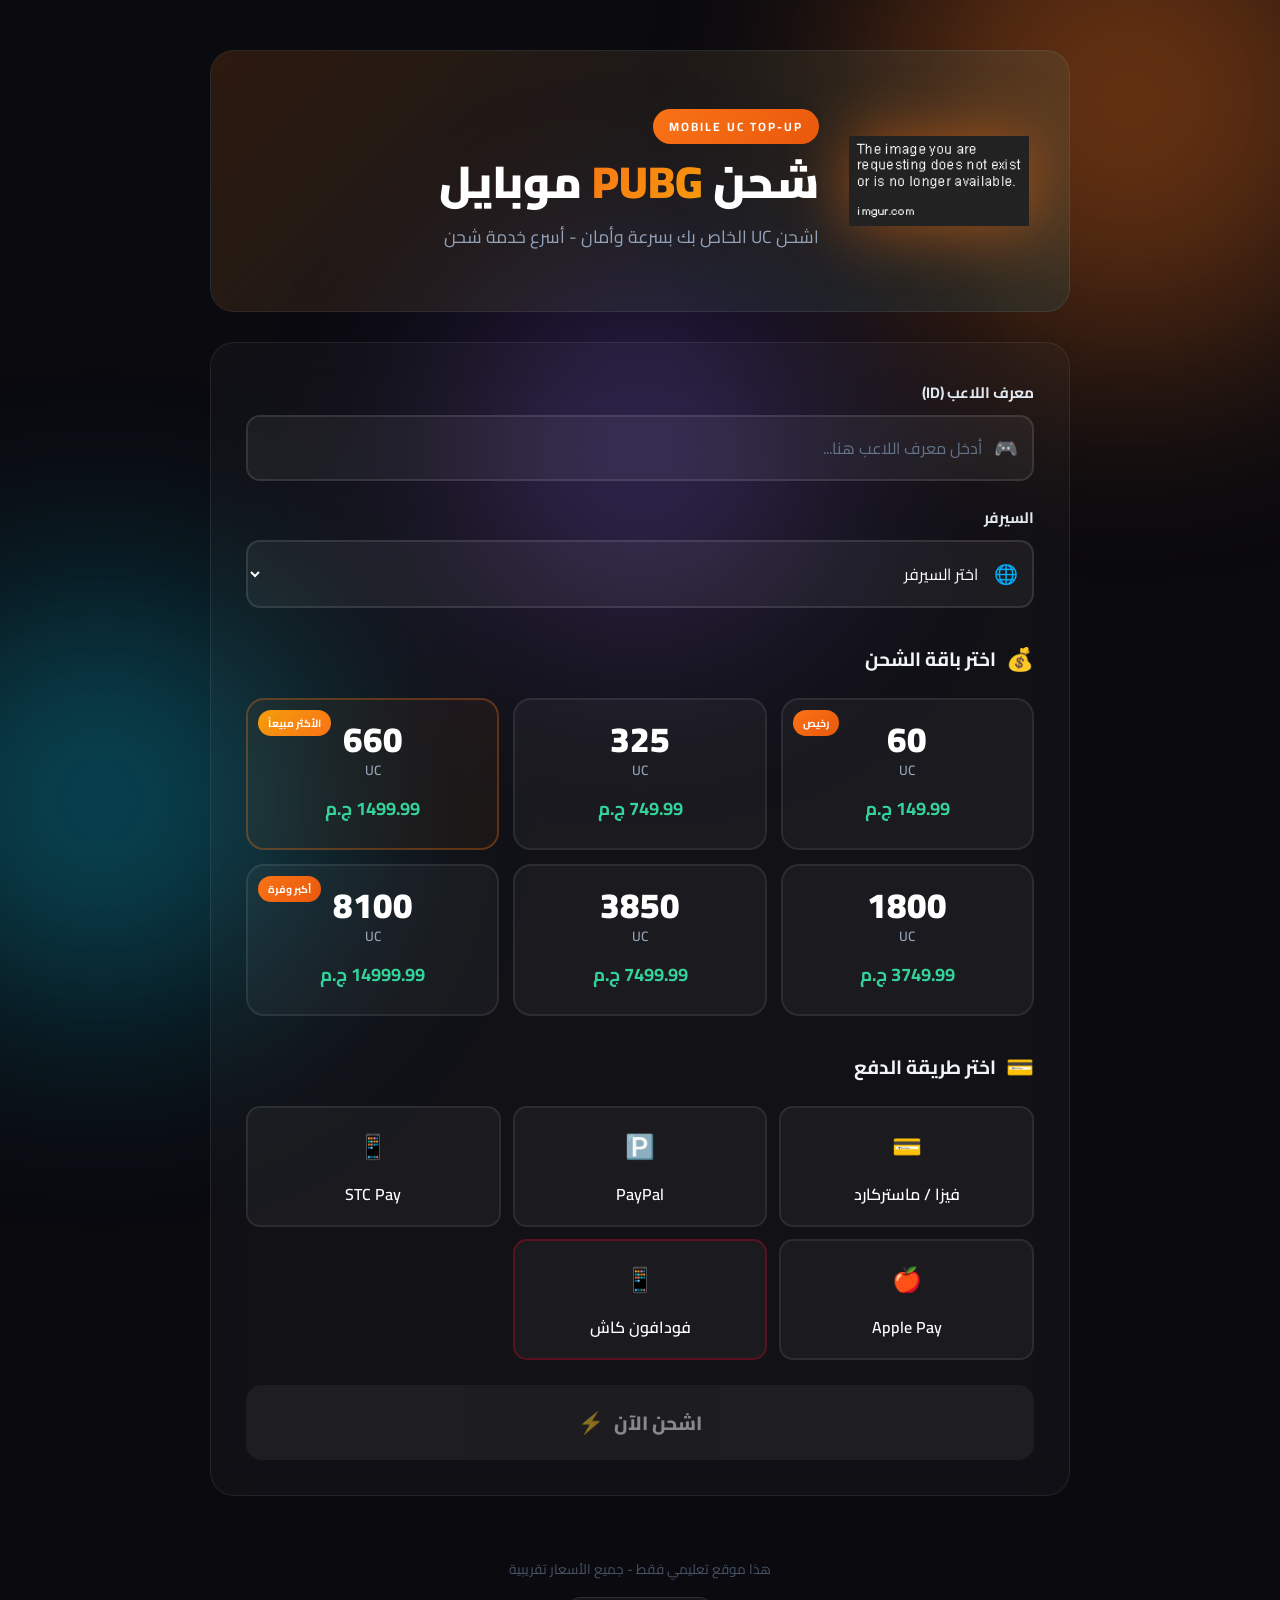
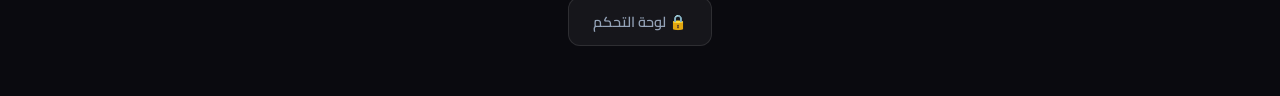
==== commit da76ae05: "Convert prices from USD to EGP (Egyptian Pound)" ====
--- a/index.html
+++ b/index.html
@@ -54,38 +54,38 @@
 
             <h2><span class="section-icon">💰</span> اختر باقة الشحن</h2>
             <div class="packages">
-                <div class="package" data-uc="60" data-price="2.99">
+                <div class="package" data-uc="60" data-price="149.99">
                     <div class="package-ribbon">رخيص</div>
                     <div class="uc-amount">60</div>
                     <div class="uc-label">UC</div>
-                    <div class="price">$2.99</div>
+                    <div class="price">149.99 ج.م</div>
                 </div>
-                <div class="package" data-uc="325" data-price="14.99">
+                <div class="package" data-uc="325" data-price="749.99">
                     <div class="uc-amount">325</div>
                     <div class="uc-label">UC</div>
-                    <div class="price">$14.99</div>
+                    <div class="price">749.99 ج.م</div>
                 </div>
-                <div class="package popular" data-uc="660" data-price="29.99">
+                <div class="package popular" data-uc="660" data-price="1499.99">
                     <div class="package-ribbon popular-ribbon">الأكثر مبيعاً</div>
                     <div class="uc-amount">660</div>
                     <div class="uc-label">UC</div>
-                    <div class="price">$29.99</div>
+                    <div class="price">1499.99 ج.م</div>
                 </div>
-                <div class="package" data-uc="1800" data-price="74.99">
+                <div class="package" data-uc="1800" data-price="3749.99">
                     <div class="uc-amount">1800</div>
                     <div class="uc-label">UC</div>
-                    <div class="price">$74.99</div>
+                    <div class="price">3749.99 ج.م</div>
                 </div>
-                <div class="package" data-uc="3850" data-price="149.99">
+                <div class="package" data-uc="3850" data-price="7499.99">
                     <div class="uc-amount">3850</div>
                     <div class="uc-label">UC</div>
-                    <div class="price">$149.99</div>
+                    <div class="price">7499.99 ج.م</div>
                 </div>
-                <div class="package" data-uc="8100" data-price="299.99">
+                <div class="package" data-uc="8100" data-price="14999.99">
                     <div class="package-ribbon">أكبر وفرة</div>
                     <div class="uc-amount">8100</div>
                     <div class="uc-label">UC</div>
-                    <div class="price">$299.99</div>
+                    <div class="price">14999.99 ج.م</div>
                 </div>
             </div>
 
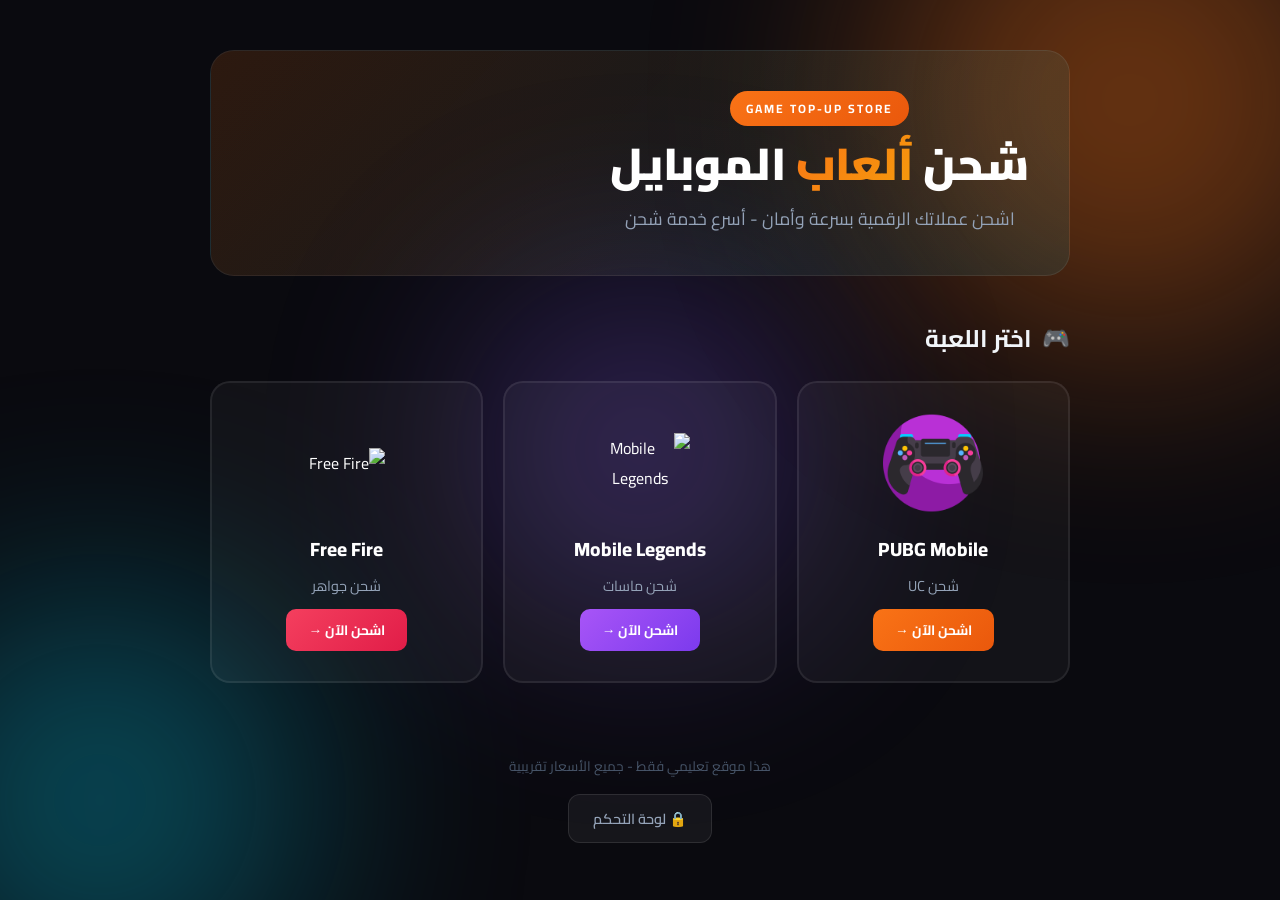
==== commit e2588ce0: "Add Mobile Legends + Free Fire + game selector homepage" ====
--- a/index.html
+++ b/index.html
@@ -3,7 +3,7 @@
 <head>
     <meta charset="UTF-8">
     <meta name="viewport" content="width=device-width, initial-scale=1.0">
-    <title>شحن ببجي موبايل</title>
+    <title>شحن ألعاب الموبايل</title>
     <link rel="stylesheet" href="style.css">
     <link href="https://fonts.googleapis.com/css2?family=Cairo:wght@400;600;700;900&display=swap" rel="stylesheet">
 </head>
@@ -16,151 +16,50 @@
 
     <div class="container">
         <header>
-            <div class="hero">
-                <img src="pubg-character.png" alt="PUBG" class="hero-img">
-                <div class="hero-text">
-                    <span class="badge">MOBILE UC TOP-UP</span>
-                    <h1>شحن <span class="highlight">PUBG</span> موبايل</h1>
-                    <p>اشحن UC الخاص بك بسرعة وأمان - أسرع خدمة شحن</p>
+            <div class="hero home-hero">
+                <div class="hero-text" style="text-align:center;">
+                    <span class="badge">GAME TOP-UP STORE</span>
+                    <h1>شحن <span class="highlight">ألعاب</span> الموبايل</h1>
+                    <p>اشحن عملاتك الرقمية بسرعة وأمان - أسرع خدمة شحن</p>
                 </div>
             </div>
         </header>
 
-        <div class="form-section glass">
-            <div class="input-group">
-                <label for="playerId">معرف اللاعب (ID)</label>
-                <div class="input-wrapper">
-                    <span class="input-icon">🎮</span>
-                    <input type="text" id="playerId" placeholder="أدخل معرف اللاعب هنا...">
+        <h2 class="games-title"><span class="section-icon">🎮</span> اختر اللعبة</h2>
+
+        <div class="games-grid">
+            <a href="pubg.html" class="game-card">
+                <div class="game-card-img">
+                    <img src="pubg-icon.png" alt="PUBG">
                 </div>
-            </div>
+                <div class="game-card-info">
+                    <h3>PUBG Mobile</h3>
+                    <p>شحن UC</p>
+                    <span class="game-card-btn">اشحن الآن →</span>
+                </div>
+            </a>
 
-            <div class="input-group">
-                <label for="server">السيرفر</label>
-                <div class="input-wrapper">
-                    <span class="input-icon">🌐</span>
-                    <select id="server">
-                        <option value="">اختر السيرفر</option>
-                        <option value="middle-east">الشرق الأوسط</option>
-                        <option value="asia">آسيا</option>
-                        <option value="europe">أوروبا</option>
-                        <option value="north-america">أمريكا الشمالية</option>
-                        <option value="south-america">أمريكا الجنوبية</option>
-                        <option value="korea">كوريا</option>
-                        <option value="japan">اليابان</option>
-                    </select>
+            <a href="mlbb.html" class="game-card mlbb">
+                <div class="game-card-img">
+                    <img src="https://img.icons8.com/color/94/mobile-legends.png" alt="Mobile Legends">
                 </div>
-            </div>
+                <div class="game-card-info">
+                    <h3>Mobile Legends</h3>
+                    <p>شحن ماسات</p>
+                    <span class="game-card-btn">اشحن الآن →</span>
+                </div>
+            </a>
 
-            <h2><span class="section-icon">💰</span> اختر باقة الشحن</h2>
-            <div class="packages">
-                <div class="package" data-uc="60" data-price="149.99">
-                    <div class="package-ribbon">رخيص</div>
-                    <div class="uc-amount">60</div>
-                    <div class="uc-label">UC</div>
-                    <div class="price">149.99 ج.م</div>
+            <a href="freefire.html" class="game-card freefire">
+                <div class="game-card-img">
+                    <img src="https://img.icons8.com/color/94/free-fire.png" alt="Free Fire">
                 </div>
-                <div class="package" data-uc="325" data-price="749.99">
-                    <div class="uc-amount">325</div>
-                    <div class="uc-label">UC</div>
-                    <div class="price">749.99 ج.م</div>
+                <div class="game-card-info">
+                    <h3>Free Fire</h3>
+                    <p>شحن جواهر</p>
+                    <span class="game-card-btn">اشحن الآن →</span>
                 </div>
-                <div class="package popular" data-uc="660" data-price="1499.99">
-                    <div class="package-ribbon popular-ribbon">الأكثر مبيعاً</div>
-                    <div class="uc-amount">660</div>
-                    <div class="uc-label">UC</div>
-                    <div class="price">1499.99 ج.م</div>
-                </div>
-                <div class="package" data-uc="1800" data-price="3749.99">
-                    <div class="uc-amount">1800</div>
-                    <div class="uc-label">UC</div>
-                    <div class="price">3749.99 ج.م</div>
-                </div>
-                <div class="package" data-uc="3850" data-price="7499.99">
-                    <div class="uc-amount">3850</div>
-                    <div class="uc-label">UC</div>
-                    <div class="price">7499.99 ج.م</div>
-                </div>
-                <div class="package" data-uc="8100" data-price="14999.99">
-                    <div class="package-ribbon">أكبر وفرة</div>
-                    <div class="uc-amount">8100</div>
-                    <div class="uc-label">UC</div>
-                    <div class="price">14999.99 ج.م</div>
-                </div>
-            </div>
-
-            <h2><span class="section-icon">💳</span> اختر طريقة الدفع</h2>
-            <div class="payment-methods">
-                <div class="payment-method" data-method="visa">
-                    <span class="payment-icon">💳</span>
-                    <span>فيزا / ماستركارد</span>
-                </div>
-                <div class="payment-method" data-method="paypal">
-                    <span class="payment-icon">🅿️</span>
-                    <span>PayPal</span>
-                </div>
-                <div class="payment-method" data-method="stc">
-                    <span class="payment-icon">📱</span>
-                    <span>STC Pay</span>
-                </div>
-                <div class="payment-method" data-method="apple">
-                    <span class="payment-icon">🍎</span>
-                    <span>Apple Pay</span>
-                </div>
-                <div class="payment-method vodafone-cash" data-method="vodafone">
-                    <span class="payment-icon">📱</span>
-                    <span>فودافون كاش</span>
-                </div>
-            </div>
-
-            <div class="vodafone-info" id="vodafoneInfo" style="display:none;">
-                <div class="vodafone-box glass">
-                    <h3>📲 ارسل المبلغ على فودافون كاش</h3>
-                    <div class="phone-number" id="phoneDisplay">01147062899</div>
-                    <p class="copy-hint">اضغط على الرقم لنسخه</p>
-                    <div class="upload-section">
-                        <label for="proofImage" class="upload-label">
-                            <span class="upload-icon">📸</span>
-                            <span>ارفع صورة إثبات التحويل</span>
-                            <span class="upload-hint">(صورة سكرين شوت للتحويل)</span>
-                        </label>
-                        <input type="file" id="proofImage" accept="image/*" hidden>
-                        <div class="image-preview" id="imagePreview" style="display:none;">
-                            <img id="previewImg" src="" alt="صورة الإثبات">
-                            <button type="button" class="remove-img" id="removeImg">✕</button>
-                        </div>
-                    </div>
-                </div>
-            </div>
-
-            <div class="summary glass" id="summary" style="display: none;">
-                <h3>📋 ملخص الطلب</h3>
-                <div class="summary-row">
-                    <span>معرف اللاعب:</span>
-                    <span id="summaryId">-</span>
-                </div>
-                <div class="summary-row">
-                    <span>السيرفر:</span>
-                    <span id="summaryServer">-</span>
-                </div>
-                <div class="summary-row">
-                    <span>الباقة:</span>
-                    <span id="summaryPackage">-</span>
-                </div>
-                <div class="summary-row">
-                    <span>طريقة الدفع:</span>
-                    <span id="summaryPayment">-</span>
-                </div>
-                <div class="summary-row total">
-                    <span>الإجمالي:</span>
-                    <span id="summaryTotal">-</span>
-                </div>
-            </div>
-
-            <button class="buy-btn" id="buyBtn" disabled>
-                <span>اشحن الآن</span>
-                <span class="btn-icon">⚡</span>
-            </button>
+            </a>
         </div>
 
         <footer>
@@ -171,7 +70,10 @@
         </footer>
     </div>
 
-    <script src="config.js"></script>
-    <script src="script.js"></script>
+    <script>
+        document.querySelectorAll('.games-title').forEach(el => {
+            el.style.cssText = 'color:#f1f5f9;font-size:1.5rem;font-weight:700;margin:10px 0 20px;display:flex;align-items:center;gap:10px;';
+        });
+    </script>
 </body>
 </html>
--- a/style.css
+++ b/style.css
@@ -612,6 +612,131 @@
     border-color: rgba(249, 115, 22, 0.3);
 }
 
+.back-home {
+    display: inline-flex;
+    align-items: center;
+    gap: 5px;
+    padding: 10px 20px;
+    background: rgba(255, 255, 255, 0.05);
+    color: #94a3b8;
+    text-decoration: none;
+    border-radius: 12px;
+    border: 1px solid rgba(255, 255, 255, 0.1);
+    font-weight: 600;
+    font-size: 0.9rem;
+    margin-bottom: 15px;
+    transition: all 0.3s;
+}
+
+.back-home:hover {
+    background: rgba(255, 255, 255, 0.1);
+    color: #f97316;
+}
+
+.games-grid {
+    display: grid;
+    grid-template-columns: repeat(3, 1fr);
+    gap: 20px;
+    margin-bottom: 40px;
+}
+
+.game-card {
+    background: rgba(255, 255, 255, 0.04);
+    border: 2px solid rgba(255, 255, 255, 0.08);
+    border-radius: 20px;
+    padding: 30px 20px;
+    text-align: center;
+    text-decoration: none;
+    color: #fff;
+    transition: all 0.4s ease;
+    display: flex;
+    flex-direction: column;
+    align-items: center;
+    gap: 18px;
+}
+
+.game-card:hover {
+    transform: translateY(-10px);
+    border-color: #f97316;
+    box-shadow: 0 20px 50px rgba(249, 115, 22, 0.2);
+}
+
+.game-card.mlbb:hover {
+    border-color: #a855f7;
+    box-shadow: 0 20px 50px rgba(168, 85, 247, 0.2);
+}
+
+.game-card.freefire:hover {
+    border-color: #f43f5e;
+    box-shadow: 0 20px 50px rgba(244, 63, 94, 0.2);
+}
+
+.game-card-img {
+    width: 100px;
+    height: 100px;
+    display: flex;
+    align-items: center;
+    justify-content: center;
+}
+
+.game-card-img img {
+    max-width: 100%;
+    max-height: 100%;
+    object-fit: contain;
+}
+
+.game-card-info h3 {
+    font-size: 1.2rem;
+    font-weight: 800;
+    margin-bottom: 5px;
+}
+
+.game-card-info p {
+    color: #94a3b8;
+    font-size: 0.9rem;
+    margin-bottom: 10px;
+}
+
+.game-card-btn {
+    display: inline-block;
+    padding: 8px 22px;
+    background: linear-gradient(135deg, #f97316, #ea580c);
+    border-radius: 10px;
+    font-size: 0.85rem;
+    font-weight: 700;
+    color: #fff;
+}
+
+.mlbb .game-card-btn {
+    background: linear-gradient(135deg, #a855f7, #7c3aed);
+}
+
+.freefire .game-card-btn {
+    background: linear-gradient(135deg, #f43f5e, #e11d48);
+}
+
+.mlbb-badge {
+    background: linear-gradient(135deg, #a855f7, #7c3aed) !important;
+}
+
+.ff-badge {
+    background: linear-gradient(135deg, #f43f5e, #e11d48) !important;
+}
+
+.mlbb-highlight {
+    background: linear-gradient(135deg, #a855f7, #f472b6);
+    -webkit-background-clip: text;
+    -webkit-text-fill-color: transparent;
+    background-clip: text;
+}
+
+.ff-highlight {
+    background: linear-gradient(135deg, #f43f5e, #fb923c);
+    -webkit-background-clip: text;
+    -webkit-text-fill-color: transparent;
+    background-clip: text;
+}
+
 @media (max-width: 768px) {
     .hero {
         flex-direction: column;
